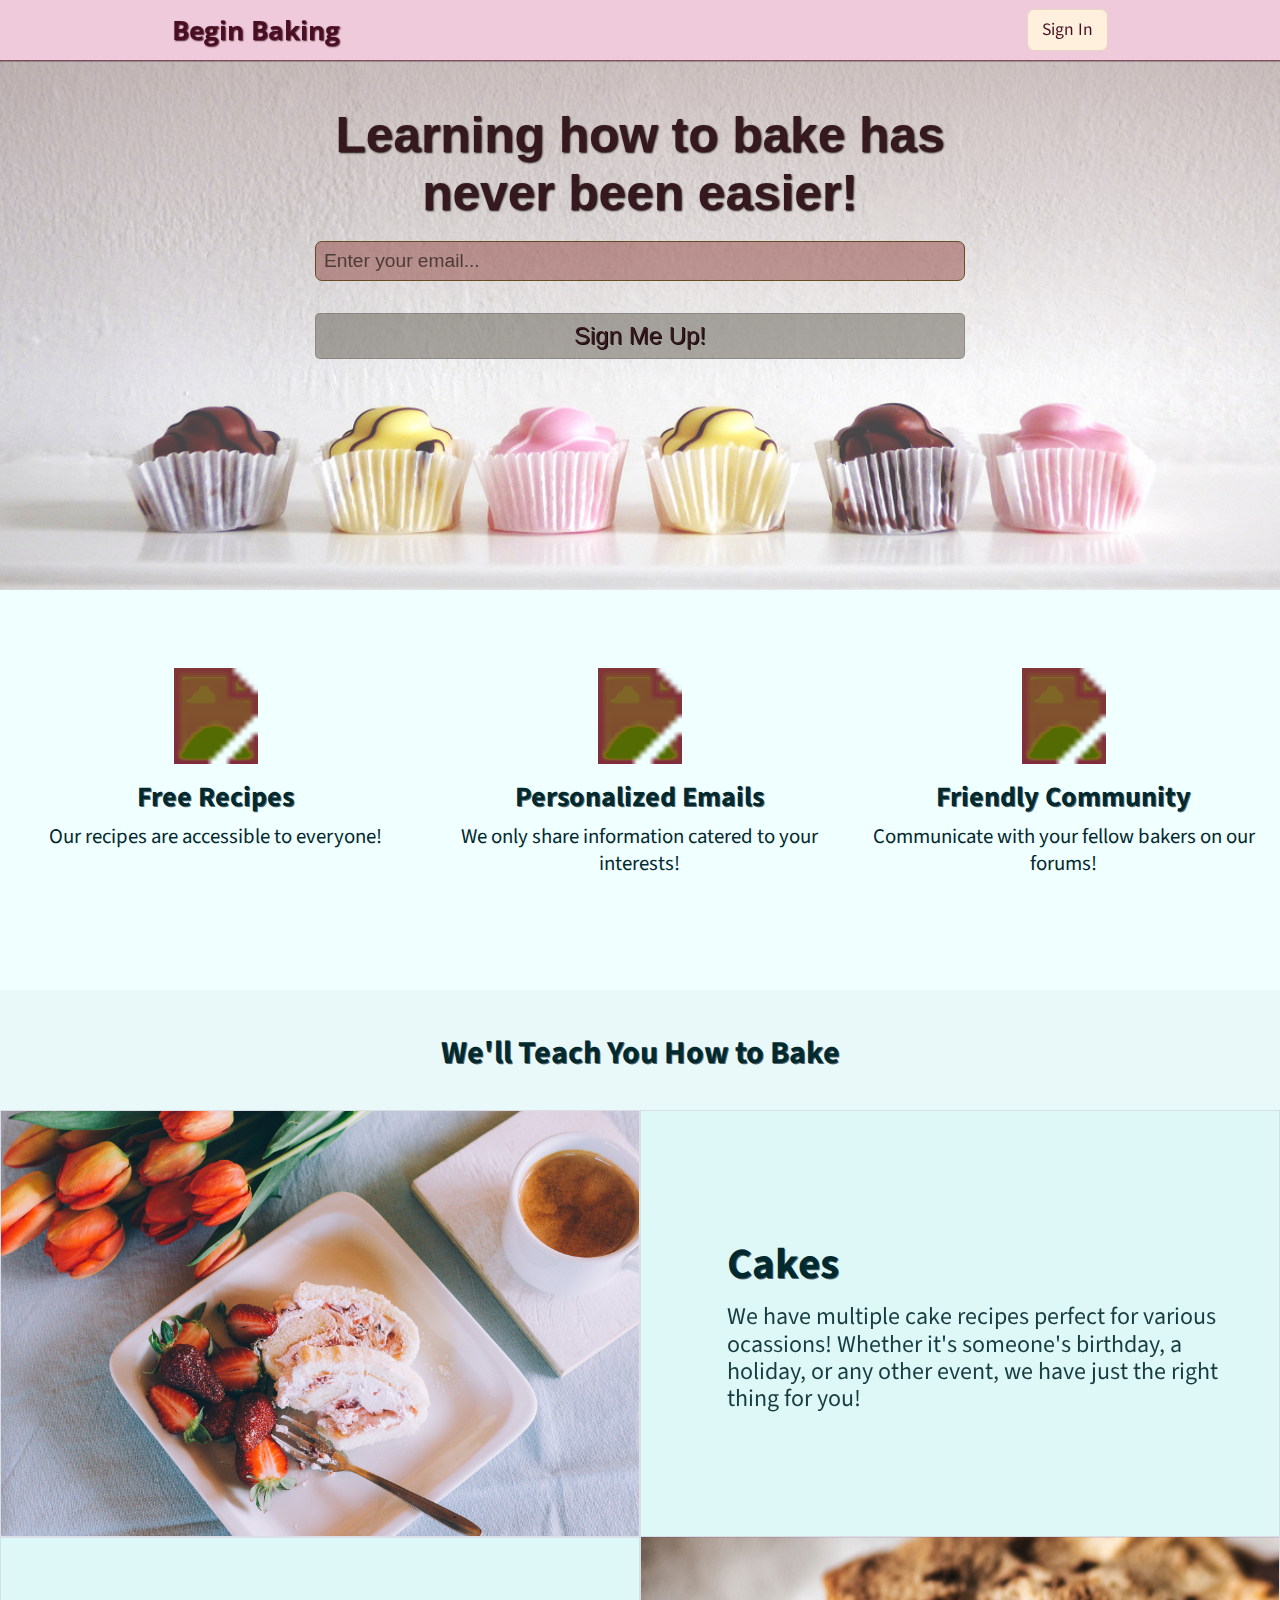
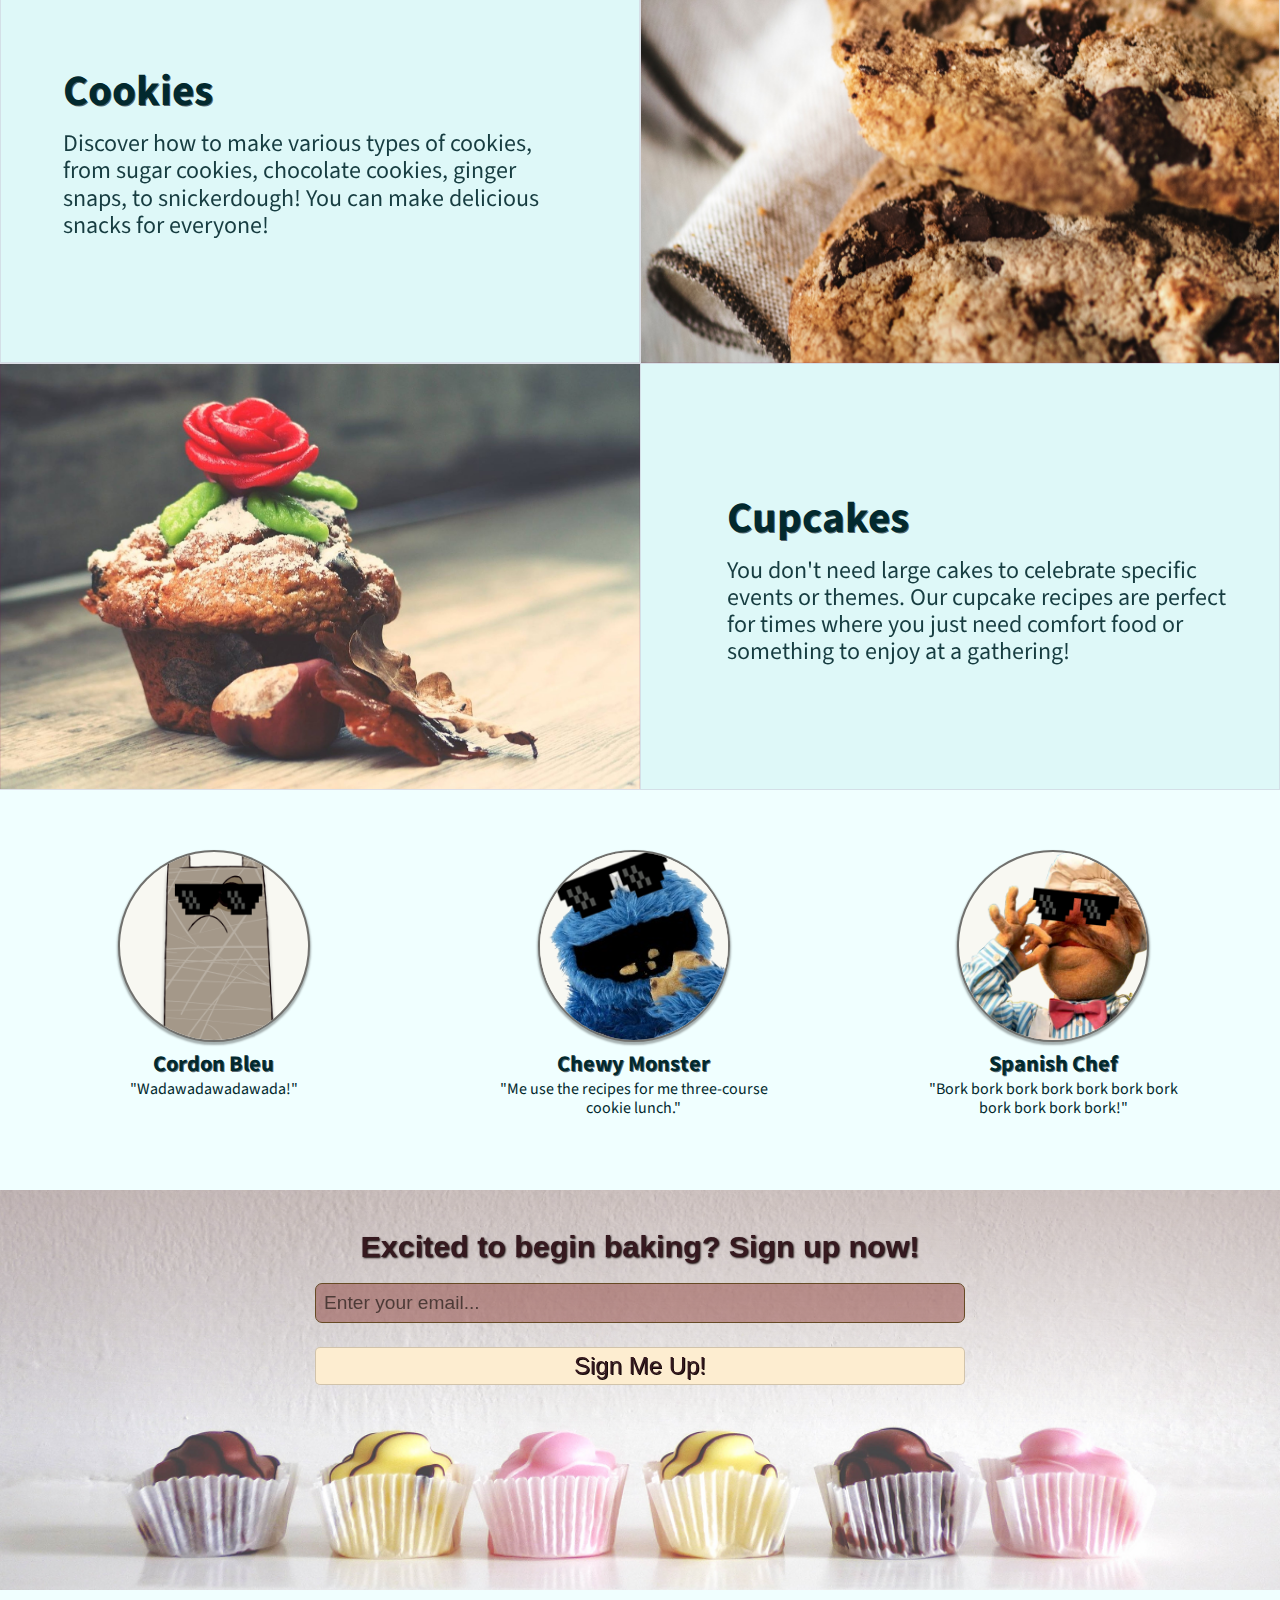
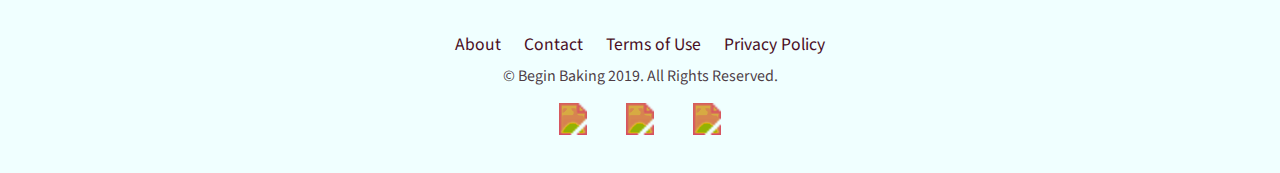
==== main/html/index.html @ f9d2e960 "Add files via upload" ====
<!DOCTYPE html>
<html>
<head>
    <meta charset="utf-8">
    <meta name="viewport" content="width=device-width,initial-scale=1">
    <meta name="viewport" content="height=device-height,initial-scale=1">
    <meta http-equiv="X-UA-Compatible" content="IE=edge">
    <meta name="viewport" content="width=device-width, initial-scale=1.0, user-scalable, maximum-scale=2.0, minimum-scale=1.0">
    <title>Beginner Baking</title>
    <link rel="stylesheet" type="text/css" href="../../shared/css/shared.css">
    <link rel="stylesheet" type="text/css" href="../css/main.css">
    <link rel="stylesheet" type="text/css" href="../css/main-bp.css">
</head>
<body>
    <header class="main-header">
        <nav class="main-nav">
            <h1 id="nav__title">Begin Baking</h1>
            <div class="nav__margin"></div>
            <ul class="nav__items">
                <li class="nav__item">Sign In</li>
            </ul>
        </nav>

    </header>
    <main class="main-content">
        <div class="berry-container">

            <div class="berry__content">
                    <div class="berry__space">

                    </div>

                    <div class="berry__form-container">
                            <div class="berry__text">
                                    <h1 id="first-signup">Learning how to bake has never been easier!</h1>
                                    <input class="berry__text-input" type="email" value="Enter your email..." onblur="fillField(this,'Enter your email...');" onfocus="clearField(this,'Enter your email...');"/>
                                    <input id="berry-submit" type="submit" value="Sign Me Up!">

                            </div>
                    </div>
            </div>
        </div>
        <div class="perks__container">
            <div class="perks__item">
            	<div class="perks__logo">
                   <div class="perks__logo-image">
                     <svg width="80" height="80">
                                <!-- <div>Icons made by <a href="https://www.freepik.com/" title="Freepik">Freepik</a> from <a href="https://www.flaticon.com/" title="Flaticon">www.flaticon.com</a> is licensed by <a href="http://creativecommons.org/licenses/by/3.0/" title="Creative Commons BY 3.0" target="_blank">CC 3.0 BY</a></div> -->
                        <image xlink:href="https://image.flaticon.com/icons/svg/45/45351.svg" src="../images/recipe.svg" width="90" height="90"/>
                     </svg>
                   </div>
            	</div>
            	<div class="perks__text">
                    <h1>Free Recipes</h1>
                    <p>Our recipes are accessible to everyone!</p>
            	</div>
            </div>
            <div class="perks__item">
            	<div class="perks__logo">
                    <div class="perks__logo-image">
                     <svg width="80" height="80">
                                <!-- <div>Icons made by <a href="https://www.freepik.com/" title="Freepik">Freepik</a> from <a href="https://www.flaticon.com/" title="Creative Commons BY 3.0" target="_blank">CC 3.0 BY</a></div> -->
                        <image xlink:href="https://image.flaticon.com/icons/svg/561/561127.svg" src="../images/mail-2.svg" width="90" height="90"/>
                     </svg>
                   </div>
            	</div>
            	<div class="perks__text">
                    <h1>Personalized Emails</h1>
                    <p>We only share information catered to your interests!</p>
            	</div>
            </div>
            <div class="perks__item">
            	<div class="perks__logo">
                   <div class="perks__logo-image">
                      <svg width="80" height="80">
                        <!-- <div>Icons made by <a href="https://www.freepik.com/" title="Freepik">Freepik</a> from <a href="https://www.flaticon.com/" title="Flaticon">www.flaticon.com</a> is licensed by <a href="http://creativecommons.org/licenses/by/3.0/" title="Creative Commons BY 3.0" target="_blank">CC 3.0 BY</a></div> -->
                        <image xlink:href="https://image.flaticon.com/icons/svg/25/25360.svg" src="../images/community.svg" width="90" height="90"/>
                       </svg>
                   </div>
            	</div>
            	<div class="perks__text">
                    <h1>Friendly Community</h1>
                    <p>Communicate with your fellow bakers on our forums!</p>
            	</div>
            </div>
        </div>
        <div class="samples__title-container">
                <h1 id="samples__title">We'll Teach You How to Bake</h1>
        </div>

        <div class="samples__container">
             <div class="sample" id="sample-1">

             </div>
             <div class="sample" id="sample-2">
                <div class="sample__text">  
                  <h1>Cakes</h1>
                  <p>We have multiple cake recipes perfect for various ocassions! Whether it's someone's birthday, a holiday, or any other event, we have just the right thing for you!</p>
                </div>
             </div>
              <div class="sample" id="sample-3">

              </div>
              <div class="sample" id="sample-4">
                <div class="sample__text">  
                  <h1>Cookies</h1>
                  <p>Discover how to make various types of cookies, from sugar cookies, chocolate cookies, ginger snaps, to snickerdough! You can make delicious snacks for everyone!</p>
                </div>
              </div>
              <div class="sample" id="sample-5">

              </div>
              <div class="sample" id="sample-6">
                <div class="sample__text">  
                  <h1>Cupcakes</h1>
                  <p>You don't need large cakes to celebrate specific events or themes. Our cupcake recipes are perfect for times where you just need comfort food or something to enjoy at a gathering!</p>
                </div>
              </div>
           </div>

        <div class="testimonial__container">
            <div class="testimonial__item">
            	<div class="testimonial__logo">
                   <div class="testimonial__logo-image">
                     <img src="../images/shnitzel-shades.png" alt="shnitzel" height="7rem" width="7rem">
                   </div>
            	</div>
            	<div class="testimonial__text">
                    <h1>Cordon Bleu</h1>
                    <p>"Wadawadawadawada!"</p>
            	</div>
            </div>
            <div class="testimonial__item">
            	<div class="testimonial__logo">
                    <div class="testimonial__logo-image">
                      <img src="../images/cookie-monster-2-shades.png" alt="cookie-monster">
                   </div>
            	</div>
            	<div class="testimonial__text">
                    <h1>Chewy Monster</h1>
                    <p>"Me use the recipes for me three-course cookie lunch."</p>
            	</div>
            </div>
            <div class="testimonial__item">
            	<div class="testimonial__logo">
                   <div class="testimonial__logo-image">
                      <img src="../images/swedish-chef-shades.png" alt="swedish-chef">
                   </div>
            	</div>
            	<div class="testimonial__text">
                    <h1>Spanish Chef</h1>
                    <p>"Bork bork bork bork bork bork bork bork bork bork bork!"</p>
            	</div>
            </div>
        </div>
    
        <div class="berry-container second-signup">

                <div class="berry__content">
                        <div class="berry__space">
    
                        </div>
    
                        <div class="berry__form-container" >
                                <div class="berry__text">
                                        <h1 id="second-signup">Excited to begin baking? Sign up now!</h1>
                                        <input class="berry__text-input" type="email" value="Enter your email..." onblur="fillField(this,'Enter your email...');" onfocus="clearField(this,'Enter your email...');"/>
                                        <input id="berry-submit" type="submit" value="Sign Me Up!">
    
                                </div>
                        </div>
                </div>

    </main>

    <footer class="main__footer">
        <div class="footer__text">
                <ul class="footer__links">
                        <li class="footer__link"><a href="#">About</a></li>
                        <li class="footer__link"><a href="#">Contact</a></li>
                        <li class="footer__link"><a href="#">Terms of Use</a></li>
                        <li class="footer__link"><a href="#">Privacy Policy</a></li>
                </ul>
                <p class="footer__copyright">© Begin Baking 2019. All Rights Reserved.</p>
        </div>
        <div class="footer__logos-container ">
                <ul class="footer__logos">
                               <!-- <div>Icons made by <a href="https://www.flaticon.com/authors/simpleicon" title="SimpleIcon">SimpleIcon</a> from <a href="https://www.flaticon.com/" title="Flaticon">www.flaticon.com</a> is licensed by <a href="http://creativecommons.org/licenses/by/3.0/" title="Creative Commons BY 3.0" target="_blank">CC 3.0 BY</a></div> -->
                        <li class="footer__logo">
                             <svg width="80" height="80">
                                <image xlink:href="https://image.flaticon.com/icons/svg/33/33702.svg" src="../images/facebook-logo.svg" width="90" height="90"/>
                             </svg>  
                        </li>
                        <li class="footer__logo">
                                <!-- <div>Icons made by <a href="https://www.flaticon.com/authors/elegant-themes" title="Elegant Themes">Elegant Themes</a> from <a href="https://www.flaticon.com/" title="Flaticon">www.flaticon.com</a> is licensed by <a href="http://creativecommons.org/licenses/by/3.0/" title="Creative Commons BY 3.0" target="_blank">CC 3.0 BY</a></div> -->
                             <svg width="80" height="80">
                                <image xlink:href="https://image.flaticon.com/icons/svg/9/9148.svg" src="../images/twitter-logo.svg" width="90" height="90"/>
                             </svg>  
                        </li>
                        <li class="footer__logo"> 
                                <!-- <div>Icons made by <a href="https://www.freepik.com/" title="Freepik">Freepik</a> from <a href="https://www.flaticon.com/" title="Flaticon">www.flaticon.com</a> is licensed by <a href="http://creativecommons.org/licenses/by/3.0/" title="Creative Commons BY 3.0" target="_blank">CC 3.0 BY</a></div> -->
                              <svg width="80" height="80">
                                <image xlink:href="https://image.flaticon.com/icons/svg/1077/1077093.svg" src="../images/instagram-logo.svg" width="90" height="90"/>
                             </svg>  
                        </li>
                </ul>
        </div>
    </footer> 



<script type="text/javascript" src="../../shared/js/shared.js"></script>
<script type="text/javascript" src="../js/main.js"></script>
</body>
</html>
---- shared/css/shared.css ----
@import url('https://fonts.googleapis.com/css?family=Open+Sans|Source+Sans+Pro');

* {
    box-sizing: border-box;
}

html {
    width: 100%;
    margin: 0;
    min-height: 200rem;
    padding: 0;
}

body {
    margin: 0;
    font-family: 'Source Sans Pro', sans-serif;
    width: 100%;
    height: 200rem;
    min-height: 100%;
    padding: 0;
}

main {
    
    background-color: azure;
    width: 100%;
    margin: 0;
    padding: 0;
    padding-top: 3.75rem;
}

button {
    outline: none;
}

.main-header{
    z-index: 10;
    margin: 0;
    position: fixed;
    width: 100%;
    height: 3.75rem;
    background-color: rgb(238, 202, 219);
    color: #490e24;
    -webkit-box-shadow: 0px 1.5px 0px 0px rgba(73,14,36,0.6);
    box-shadow: 0px 1.5px 0px 0px rgba(73,14,36,0.6);

}

.main-nav {
    position: absolute;
    height: 100%;
    width: 100%;
    display: flex;
    flex-direction: row;
    justify-content: space-around;
    align-items: center;
}

#nav__title {
    display: inline;
    font-family: 'Open Sans', sans-serif;
    font-size: 1.65rem;
    text-shadow: 1px 1px 1.5px #3a0710e6;

}

.nav__items {
    display: inline;
    font-size: 1.1rem;
    padding: 0;
}

.nav__item {
    display: inline;
    /* background-color: rgba(219, 244, 251, 0.9); */
    background-color: rgb(255, 240, 222);
    padding: 0.45rem 0.9rem;
    border-radius: 7.5px;
    cursor: pointer;
    border: 1px solid #3a07101e;
}

.nav__item:hover {
    background-color: rgb(245, 231, 215);
    color: #2f0817f6;
    border: 2px solid #2f08178c;
}

.main__footer {
    display: flex;
    flex-wrap: wrap;
    width: 100%;
    min-height: 3.75rem;
    background-color: azure;
    padding-top: 2rem;
    padding-bottom: 2rem;
}

.footer__text {
    display: inline-block;
    padding: 0;
    text-align: center;
    margin: 0 auto;
    min-width: 50%;
    width: 100%;
}

.footer__links {
    display: inline-block;
    font-size: 1.1rem;
    padding: 0;
    text-align: center;
    margin: 0 auto;
    min-width: 50%;
    width: 100%;
}

.footer__link {
    display: inline;
    text-decoration: none;
    padding: 1rem 0.6rem;
    cursor: pointer;
}

.footer__link a {
    text-decoration: none;
    color: #490e24;
}

.footer__text p {
    text-align: center;
    margin-top: 0.5rem;
    color: #220711cc;
}

.footer__logos-container {
    order: 1;
    min-width: 50%;
    width: 100%;
    text-align: center;
}

.footer__logos {
    display: inline-block;
    text-decoration: none;
    text-align: center;
    max-width: 20rem;
    width: 100%;
    margin: 0 auto;
    padding-inline-start: 0px;
}

.footer__logo  {
    display: inline;
    text-align: center;
    text-decoration: none;
    margin: 0 5%;
}

.footer__logo svg {
    width: 2rem;
    height: 2rem;
    filter: invert(7%) sepia(63%) saturate(2819%) hue-rotate(317deg) brightness(85%) contrast(98%);
}

.footer__logo svg:hover {
    width: 2rem;
    height: 2rem;
    filter: invert(7%) sepia(63%) saturate(2819%) hue-rotate(317deg) brightness(40%) contrast(98%);
}

.footer__logo image {
    width: 2rem;
    height: 2rem;
}
---- main/css/main.css ----
main {
    min-height: 100%;
}

ul {
    -webkit-padding-start: 0;
}

.berry-container {
    order: 0;
    position: relative;
    min-height: 33.13rem;
    width: 100%;
    background: url(../images/bg-9-small.png);
    background-size: cover;
    background-repeat: no-repeat;
    background-position: 60% 70%;
}

.berry__content {
    display: flex;
    flex-wrap: wrap;
    position: absolute;
    /* background: rgba(190, 199, 187, 0.5); */
    filter: brightness(0.9) sepia(50%);
    width: 100%;
    height: 100%;
}

.berry__space {
    order: 1;
    width: 100%;
    height: 40%;
}

.berry__form-container {
    order: 0;
    width: 100%;
    height: 60%;
    vertical-align: middle;
    /* filter: brightness(0.1); */
    /* background: linear-gradient(to right, rgba(53, 53, 53, 0.5) 15%, transparent); */
    font-family: 'Helvetica', sans-serif;
    color: #490e24;
    background: linear-gradient(to bottom, rgba(170, 140, 168, 0.5), transparent);
}

.berry__text {
    position: absolute;
    text-align: left;
    vertical-align: middle;
    display: flex;
    flex-direction: column;
    flex-wrap: wrap;
    justify-content: center;
    align-items: center;
    top: 5%;
    margin: 0 auto;
    left: 5%;
    right: 5%;
    text-shadow: 1px 1px 2px #190303;
}

.berry__text h1 {
    text-align: center;
    min-width: 15.875rem;
    max-width: 45.625rem;
}

.berry__text label {
    display: inline-block;
    text-align: left;
    font-size: 1.35rem;
    margin-bottom: 0.75rem;

}

.berry__text-input {
    display: block;
    text-align: left;
    min-width: 15.875rem;
    width: 85%;
    max-width: 40.625rem;
    padding-left: 0.5rem;
    height: 2.5rem;
    font-size: 1.2rem;
    color: rgb(85, 54, 63);
    border: 1.5px solid rgba(122, 73, 9, 0.603);
    border-radius: 7px;
}

.berry__text-input:valid {
    border: 1.5px solid green;
    background-color: rgba(0, 255, 0, 0.4);
}

.berry__text-input:invalid {
    border: 1.5px solid rgba(122, 73, 9, 1);
    background-color: rgba(200, 0, 0, 0.4);
}


.berry__text-input:focus {
    border: 2px solid rgba(122, 73, 9, 1);
}

input:focus {
    outline: none;
}

input[type="text"], textarea {

    background-color: rgba(240, 146, 240, 0.609);

}

#berry-submit {
    display: block;
    text-align: center;
    padding: 0.5rem;
    margin-top: 2rem;
    min-width: 15.875rem;
    width: 85%;
    max-width: 40.625rem;
    font-size: 1.5rem;
    border: rgba(66, 64, 53, 0.239) solid 1.5px;
    border-radius: 5px;
    color: #490e24;
    text-shadow: 1px 1px #190303;
    font-family: 'Helvetica', sans-serif;
    cursor: pointer;
}

#berry-submit.deny{
    background-color: rgba(90, 90, 90, 0.5);
    cursor: not-allowed;
}

input[type="text"], textarea {

    background-color : rgba(240, 146, 240, 0.609);

}


.perks__container {
    position: static;
    order: 1;
    display: flex;
    flex-wrap: wrap;
    width: 100%;
    min-height: 25rem;
    height: 57rem;
    /* border: 1px solid black; */
    text-align: center;
    vertical-align: middle;
    padding: 5rem 0;
}

.perks__item {
    min-width: 33%;
    width: 100%;
    height: 33.33%;
    margin: 0 1rem;
    /* border: 1px solid black; */
}

.perks__item h1, .perks__item p {
    margin: 0;
    
    color: #02292e;
}

.perks__item h1 {
    font-size: 1.75rem;
    /* line-height: 1.8rem; */
    text-shadow: 1px 1px 0px rgba(4, 15, 23, 0.623);
}

.perks__item p {
    margin-top: 0.4rem;
    font-size: 1.3rem;
    line-height: 1.7rem;
}

.perks__logo {
    display: inline-block;
    /* height: 60%; */
    min-height: 7.3rem;
    /* border: 1px solid black; */
}

.perks__logo svg {
    width: 7rem;
    height: 7rem;
    vertical-align: bottom;
    text-align: center;
    filter: invert(8%) sepia(48%) saturate(3937%) hue-rotate(319deg) brightness(50%) contrast(97%);
    
}

.perks__logo image {
    text-align: center;
    -webkit-transform: translate(0.5rem, 0.5rem);
    transform: translate(0.5rem, 0.5rem);
    width: 6rem;
    height: 6rem;
    transition: width, height 0.15s;
}

.perks__logo image:hover {
    -webkit-transform: translate(0rem, 0rem);
    transform: translate(0rem, 0rem);
    width: 7rem;
    height: 7rem;
    transition: width, height 0.15s;
}

.perks__logo image:not(:hover) {
    width: 6rem;
    height: 6rem;
    transition: width, height 0.15s;
}

.perks__text {
    width: 40%;
    min-width: 15rem;
    height: 50%;
    margin: 0rem auto;
    vertical-align: middle;
}

.samples__container {
    min-height: 30rem;
    height: 140rem;
    width: 100%;
    display: flex;
    flex-direction: row;
    flex-wrap: wrap;
    align-items: center;
    justify-content: center;
    background-color: rgb(230, 245, 245, 0.9);
}

.samples__item {
    position: relative;
    min-width: 50%;
    width: 100%;
    max-height: 33.33%;
    height: 16.5%;
}

.sample {
    border: 1.2px solid rgba(124, 10, 86, 0.1);
    display: flex;
    align-items: center;
    height: 16.5%;
    width: 100%;
    vertical-align: middle;
    text-align: center;
    background-color: rgba(221, 248, 248, 0.9);
}

.samples__title-container {
    display: inline-block;
    width: 100%;
    vertical-align: middle;
    text-align: center;
    margin: 0 auto;
    padding: 2.5rem 0;
    padding-bottom: 1rem;
    background-color: rgb(232, 247, 247, 0.9);
    /* background-color: rgb(240,255,255); */
}

#samples__title {
    display: inline-block;
    vertical-align: middle;
    height: 2em;
    margin: 0 auto;
    text-align: center;
    left: 5%;
    right: 5%;
    color: #02292e;
    text-shadow: 1px 1px 0px rgba(4, 15, 23, 0.624);
}

#sample-1 {
    width: 100%;
    background: url(../images/bg-2.jpg);
    background-size: cover;
    background-repeat: no-repeat;
    background-position: 40% 50%;
}

#sample-3 {
    width: 100%;
    background: url(../images/cookies.jpg);
    background-size: cover;
    background-repeat: no-repeat;
    background-position: 100% 50%;
}

#sample-5 {
    width: 100%;
    background: url(../images/bg-6.jpg);
    background-size: cover;
    background-repeat: no-repeat;
    background-position: 30% 50%;
}

.sample__text {
    
    text-align: center;
    vertical-align: middle;
    width: 100%;
    max-width: 25rem;
    min-width: 15rem;
    margin: 0 auto;
    
    color: #02292e;
}

.sample__text h1, .sample__text p {
    display: block;
    margin: 0;
}

.sample__text h1 {
    font-size: 2.7rem;
    text-shadow: 1px 1px 0px rgba(4, 15, 23, 0.623);
    }

.sample__text p {
    margin-top: 0.5rem;
    font-size: 1.5rem;
    line-height: 1.7rem;
    opacity: 0.9;
}


/* testimonials */
.testimonial__container {
    position: static;
    order: 1;
    display: flex;
    flex-wrap: wrap;
    width: 100%;
    min-height: 25rem;
    height: 57rem;
    /* border: 1px solid black; */
    text-align: center;
    vertical-align: middle;
    padding: 2rem 0;

}

.testimonial__item {
    min-width: 33%;
    width: 100%;
    height: 33.33%;
    margin: 0 1rem;
    /* border: 1px solid black; */
}

.testimonial__item h1, .testimonial__item p {
    margin: 0;
    color: #02292e;
}

.testimonial__item h1 {
    font-size: 1.4rem;
    /* line-height: 1.8rem; */
    text-shadow: 1px 1px 0px rgba(4, 15, 23, 0.623);
}

.testimonial__item p {
    margin-top: 0.4rem;
    font-size: 1rem;
    line-height: 1.2rem;
}

.testimonial__logo {
    display: inline-block;
    /* height: 60%; */
    min-height: 7.3rem;
    /* border: 1px solid black; */
}

.testimonial__logo-image {
    width: 12rem;
    height: 12rem;
    vertical-align: bottom;
    text-align: center;
    border: solid 2px rgba(0, 0, 0, 0.55);
    -webkit-box-shadow: 0px 2px 2px 1px rgba(0, 0, 0, 0.308); 
    box-shadow: 0px 2px 2px 1px rgba(0, 0, 0, 0.308);
    border-radius: 50%;
    background-color: #f8f8f2;
    overflow: hidden;
}

.testimonial__logo img {
    width: 12rem;
    height: 12rem;
    vertical-align: bottom;
    text-align: center;
    
}

.testimonial__logo image {
    text-align: center;
    -webkit-transform: translate(0.5rem, 0.5rem);
    transform: translate(0.5rem, 0.5rem);
    width: 6rem;
    height: 6rem;
    transition: width, height 0.15s;
}

.testimonial__logo image:hover {
    -webkit-transform: translate(0rem, 0rem);
    transform: translate(0rem, 0rem);
    width: 7rem;
    height: 7rem;
    transition: width, height 0.15s;
}

.testimonial__logo image:not(:hover) {
    width: 6rem;
    height: 6rem;
    transition: width, height 0.15s;
}

.testimonial__text {
    width: 40%;
    min-width: 15rem;
    height: 50%;
    margin: 0rem auto;
    vertical-align: middle;
}

.berry-container.second-signup {
    
    min-height: 25rem;
    background-size: cover;
    background-repeat: no-repeat;
    background-position: 60% 50%;
}

#second-signup {
    font-size: 1.61rem;
}
---- main/css/main-bp.css ----
@media screen and (min-width: 650px) {

	#first-signup{
		font-size: 3.1rem;
	}
	#second-signup{
		font-size: 1.9rem;

	}
	.berry__text h1 {
		margin: 1.2rem 0;
	}
	
	.perks__container{
		align-items: center;
		min-width: 40.125rem;
		padding: 0 0.25rem;
		max-height: 20rem;
		max-width: 80rem;
		margin: 0 auto;
	}
	.perks__item {
		width: 33.333%;
		margin: 0;
		height: 65%;
		vertical-align: middle;
	}
	.perks__logo {

	}
	.perks__text {
		width: 100%;
		min-width: 0;
		padding: 0 0.5rem;
	}

	.testimonial__container{
		align-items: center;
		min-width: 40.125rem;
		padding: 0 0.25rem;
		max-height: 20rem;
		max-width: 80rem;
		margin: 0 auto;
	}

	.testimonial__item {
		width: 33%;
		margin: 0;
		height: 70%;
	}

	.testimonial__text {
		width: 100%; 
		min-width: 12rem; 
		max-width: 18rem;
	}
	.testimonial__text h1 {
		width: 100%; 
		margin: 0 auto;
	}
	.testimonial__text p {
		width: 100%; 
		min-width: 12rem; 
		max-width: 18rem; 
		display: block; 
		margin: 0 auto; 
		padding: 0 0.5rem;
	}

	

	.berry-container.second-signup {
		background-position: 60% 73.5%;
	}

	.second-signup #berry-submit {
		padding: 0.25rem;
		margin-top: 1.5rem;
	}

	@media screen and (min-width: 750px) {
		.samples__container {
			height: 80rem;
			
			margin: 0 auto;
		}
	
		.sample {
			height: 33.33%;
			width: 50%;
			margin: 0;
			/*max-width: 40rem;*/
		}
	
		.sample__text{
			max-width: 40rem;
			padding: 0 0.9rem;
		}
	
		#sample-1, #sample-3, #sample-5 {
			width: 50%;
		}
	
		#sample-1 {order: 0;}
		#sample-2 {order: 1;}
		#sample-3 {order: 3;}
		#sample-4 {order: 2;}
		#sample-5 {order: 4;}
		#sample-6 {order: 5;}
	
		#sample-2 h1, #sample-2 p {
			text-align: left;
			padding-left: 4.5rem;
		}
	
		#sample-6 h1, #sample-6 p {
			text-align: left;
			padding-left: 4.5rem;
			padding-right: 2rem;
		}
	
		#sample-4 h1, #sample-4 p {
			text-align: left;
			padding-right: 3.5rem;
			padding-left: 3rem;
		}
		
		#sample-2 p, #sample-6 p{
			text-align: left;
			padding-right: 2rem;
		}
	
		#sample-4 p {
			text-align: left;
			
		}
	}
}
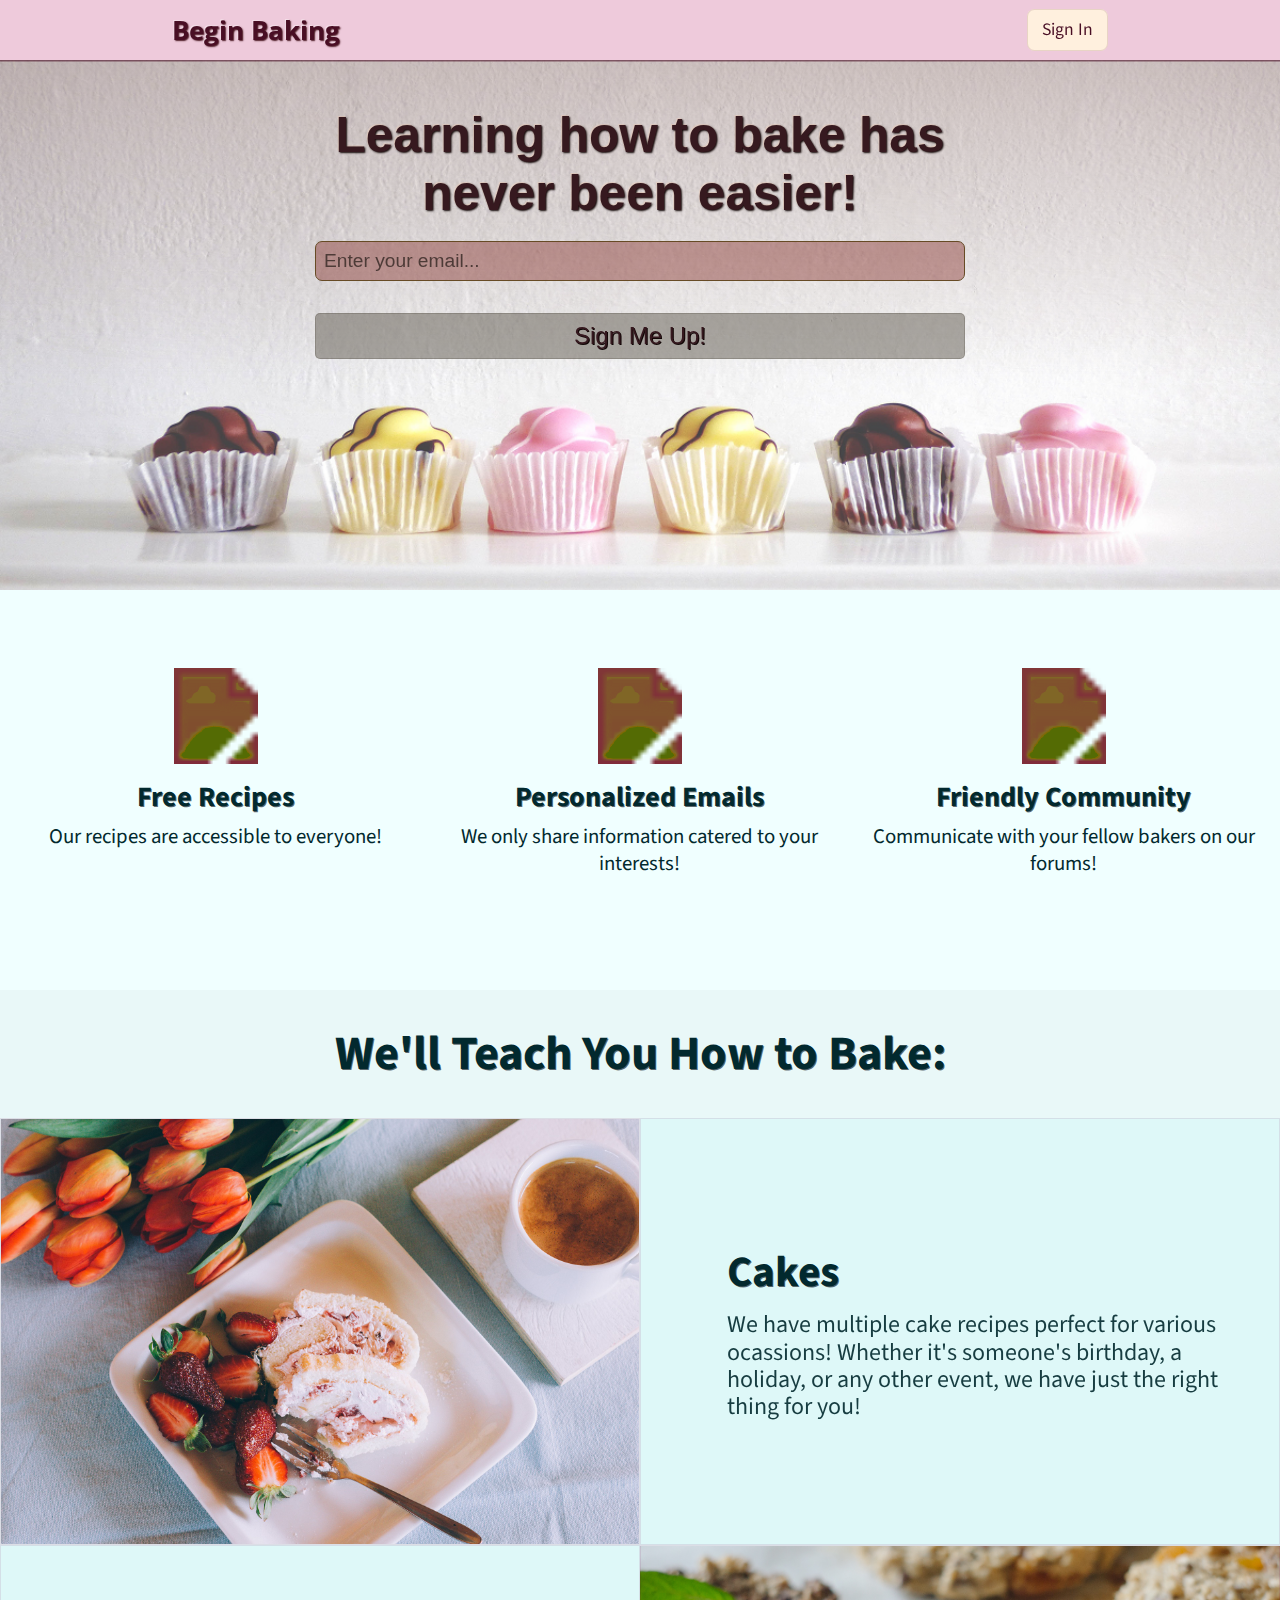
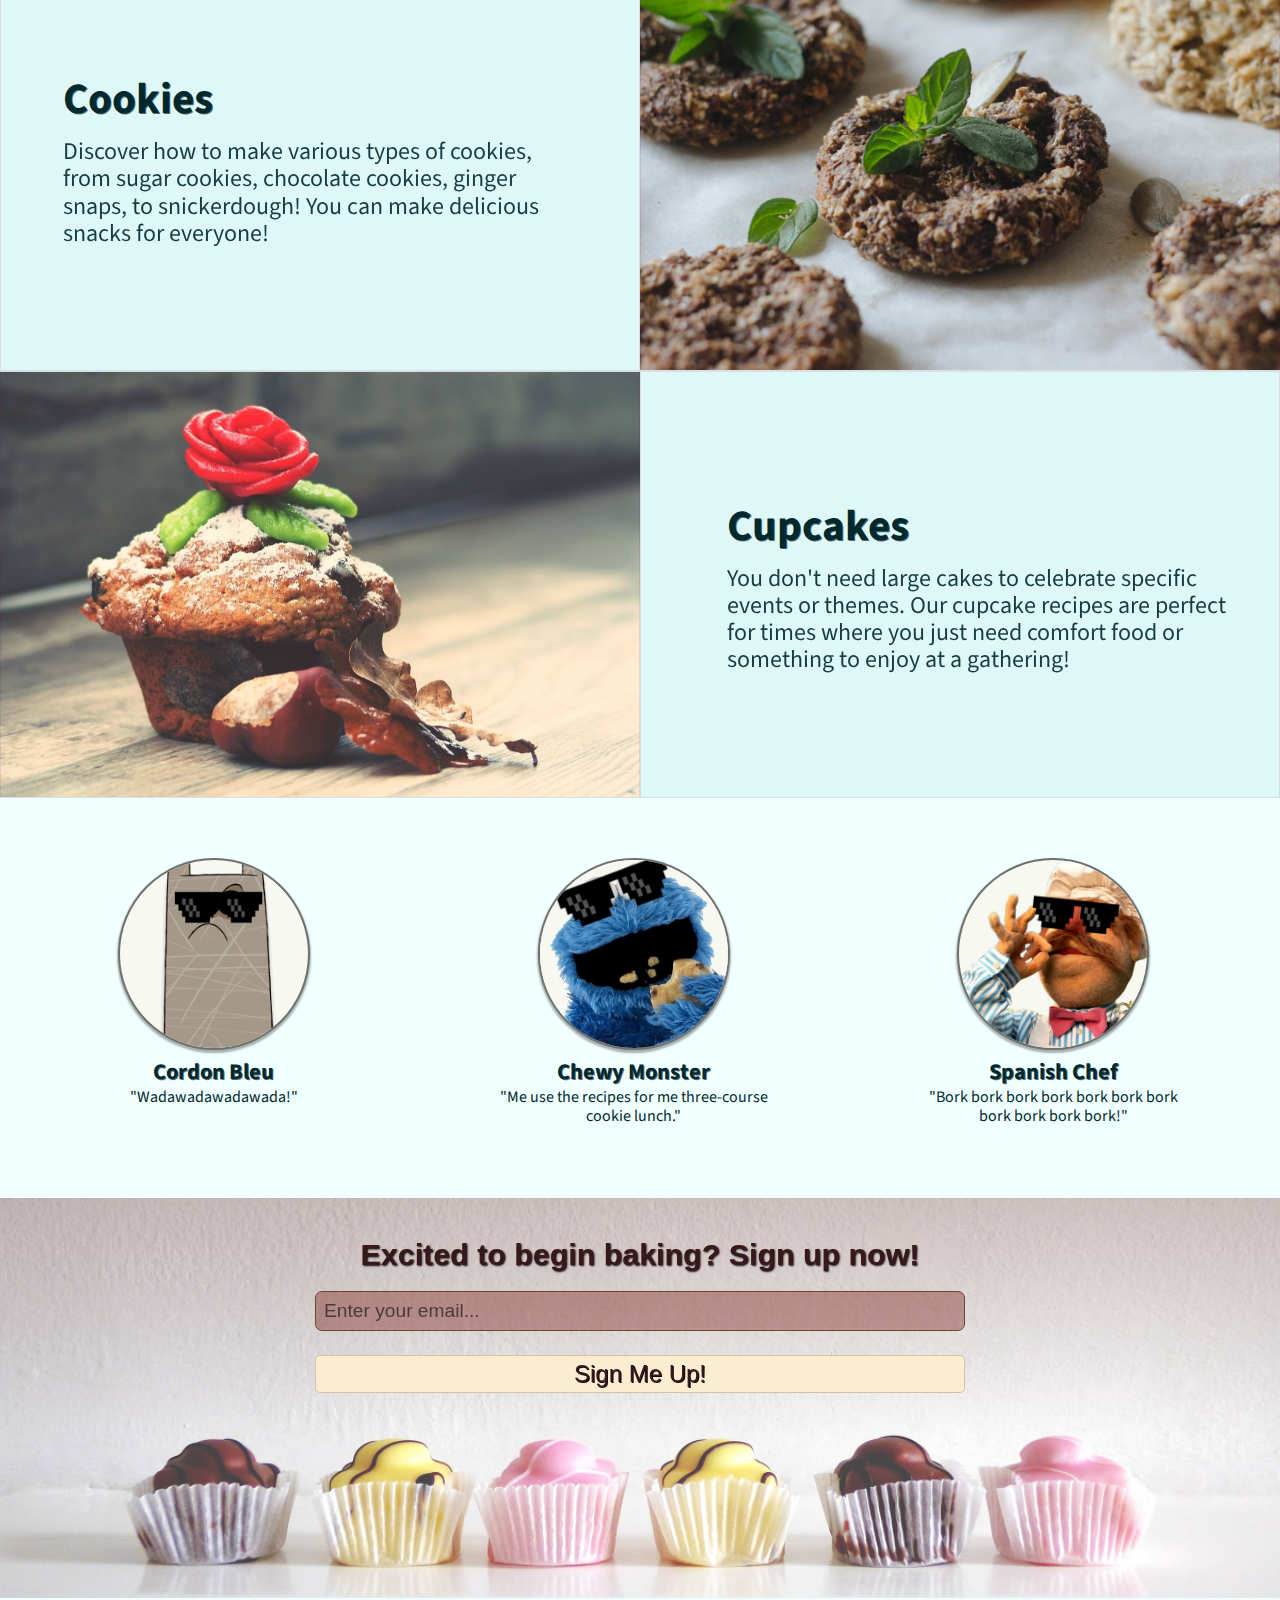
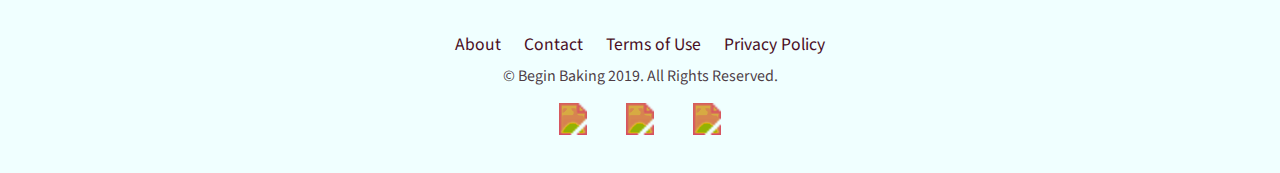
==== commit c47ae962: "finalized version 	gotten rid of small text misalignment" ====
--- a/main/html/index.html
+++ b/main/html/index.html
@@ -85,7 +85,7 @@
             </div>
         </div>
         <div class="samples__title-container">
-                <h1 id="samples__title">We'll Teach You How to Bake</h1>
+                <h1 id="samples__title">We'll Teach You How to Bake:</h1>
         </div>
 
         <div class="samples__container">
--- a/shared/css/shared.css
+++ b/shared/css/shared.css
@@ -60,7 +60,7 @@
     display: inline;
     font-family: 'Open Sans', sans-serif;
     font-size: 1.65rem;
-    text-shadow: 1px 1px 1.5px #3a0710e6;
+    text-shadow: 1px 1px 1.5px #3a0710e6, -1px -1px 0px rgba(255, 255, 255, 0.4);
 
 }
 
@@ -127,6 +127,10 @@
     color: #490e24;
 }
 
+.footer__link a:hover {
+    opacity: 0.8;
+}
+
 .footer__text p {
     text-align: center;
     margin-top: 0.5rem;
--- a/main/css/main.css
+++ b/main/css/main.css
@@ -58,7 +58,7 @@
     margin: 0 auto;
     left: 5%;
     right: 5%;
-    text-shadow: 1px 1px 2px #190303;
+    text-shadow: 1px 1px 2px #190303, -1px -1px rgba(255, 200, 200, 0.4);
 }
 
 .berry__text h1 {
@@ -268,7 +268,6 @@
     text-align: center;
     margin: 0 auto;
     padding: 2.5rem 0;
-    padding-bottom: 1rem;
     background-color: rgb(232, 247, 247, 0.9);
     /* background-color: rgb(240,255,255); */
 }
@@ -276,11 +275,10 @@
 #samples__title {
     display: inline-block;
     vertical-align: middle;
-    height: 2em;
+    line-height: 100%;
     margin: 0 auto;
-    text-align: center;
-    left: 5%;
-    right: 5%;
+    font-size: 2rem;
+    text-align: center;
     color: #02292e;
     text-shadow: 1px 1px 0px rgba(4, 15, 23, 0.624);
 }
@@ -295,10 +293,10 @@
 
 #sample-3 {
     width: 100%;
-    background: url(../images/cookies.jpg);
+    background: url(../images/cute-cookie.png);
     background-size: cover;
     background-repeat: no-repeat;
-    background-position: 100% 50%;
+    background-position: 51% 50%;
 }
 
 #sample-5 {
--- a/main/css/main-bp.css
+++ b/main/css/main-bp.css
@@ -84,7 +84,10 @@
 			
 			margin: 0 auto;
 		}
-	
+
+		#samples__title {
+			font-size: 3rem;
+		}	
 		.sample {
 			height: 33.33%;
 			width: 50%;
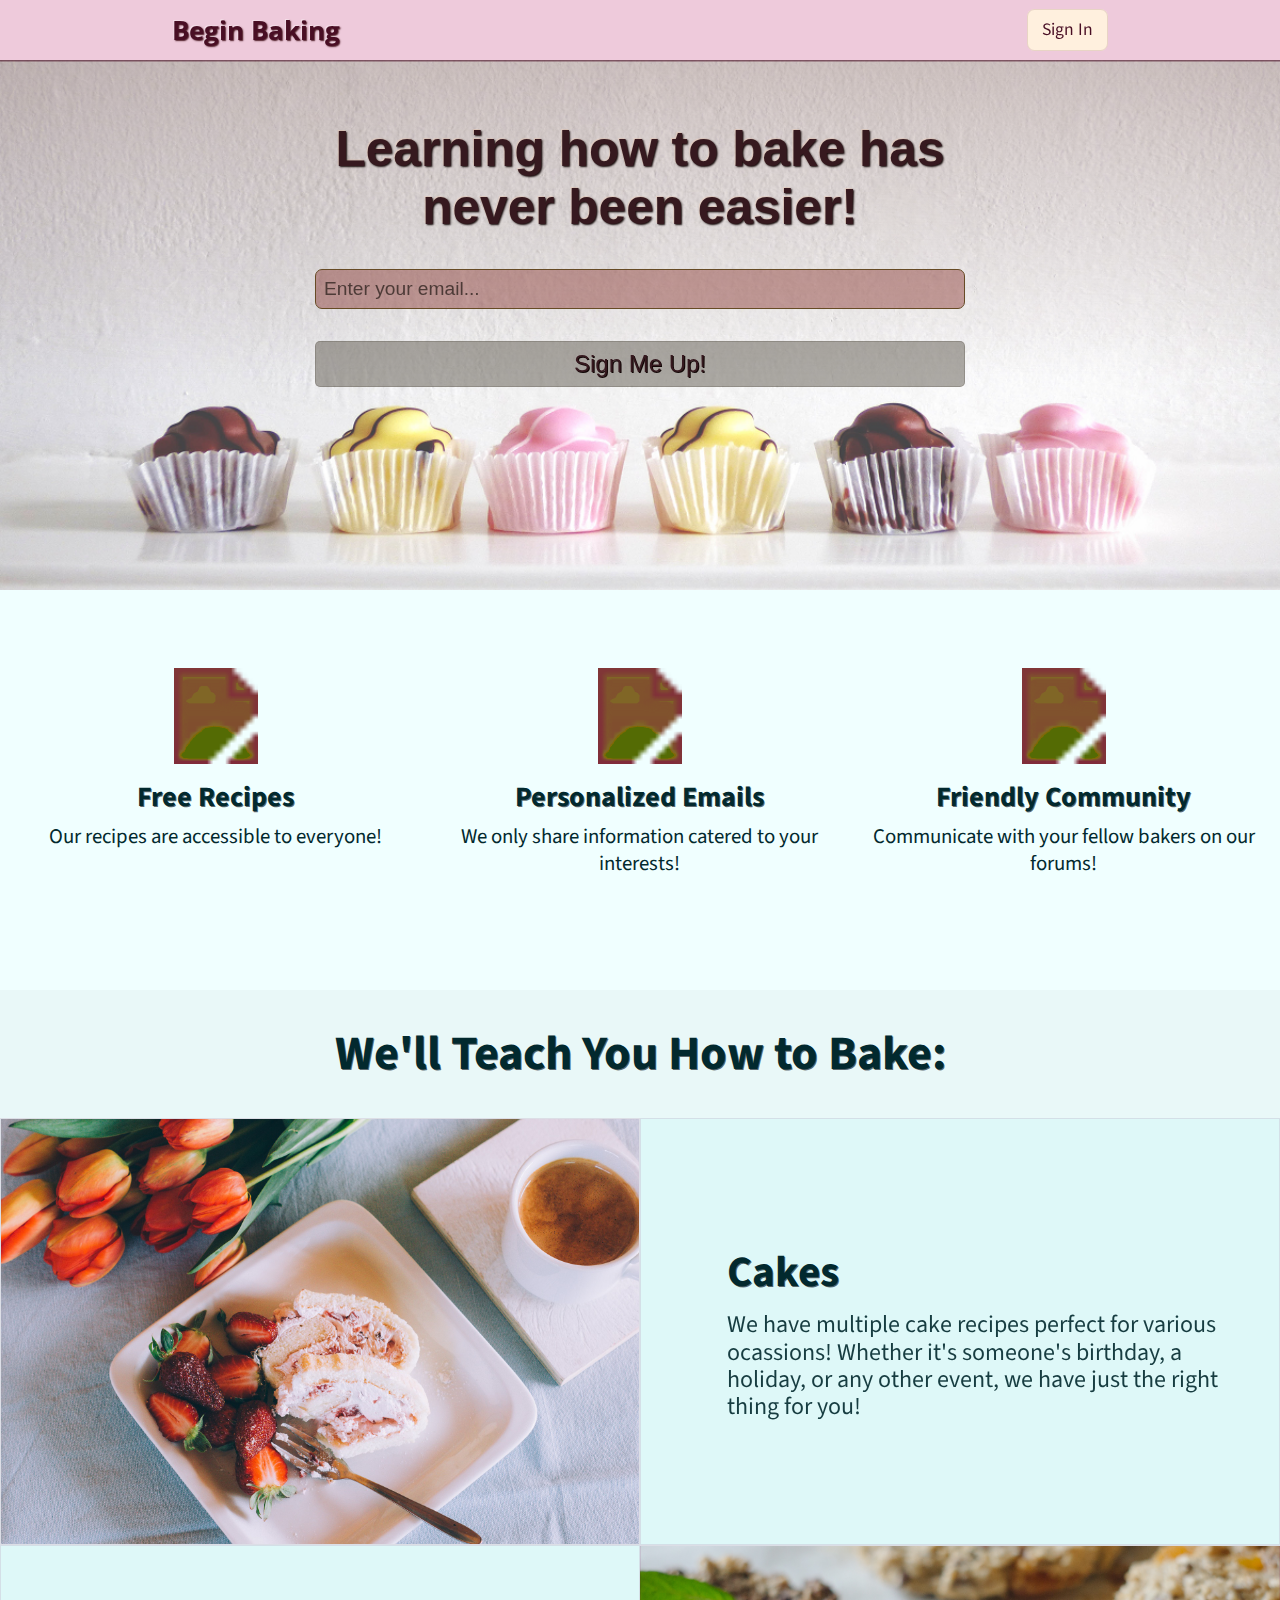
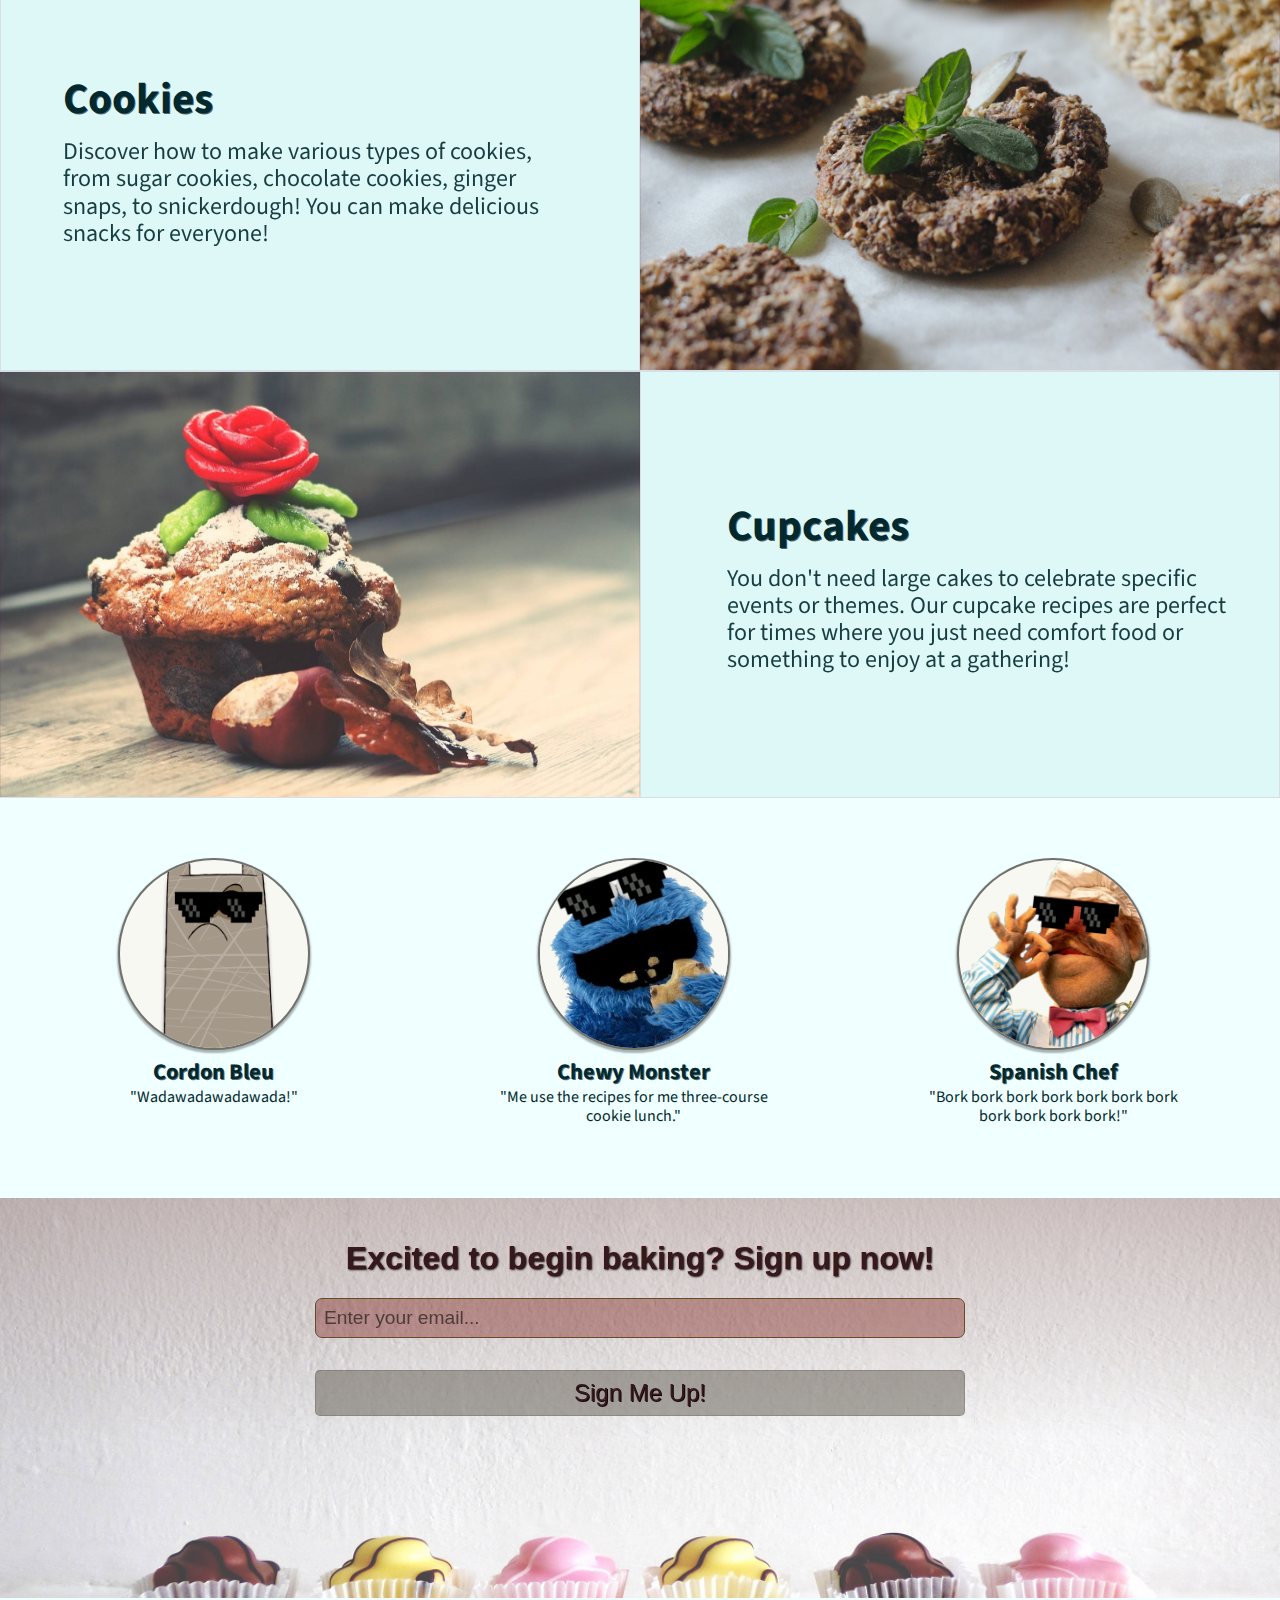
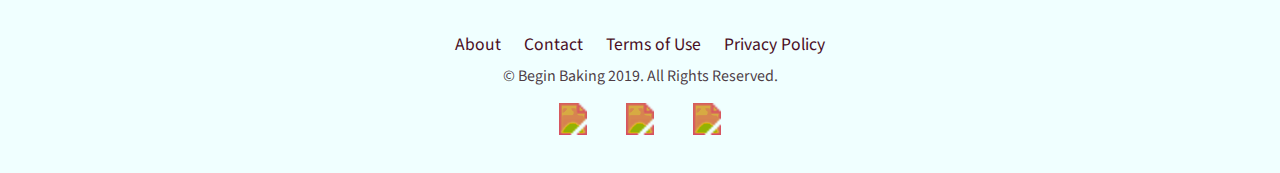
==== commit c6fe637c: "improvement for JS syntax cleaner code" ====
--- a/main/html/index.html
+++ b/main/html/index.html
@@ -23,18 +23,18 @@
 
     </header>
     <main class="main-content">
-        <div class="berry-container">
-
-            <div class="berry__content">
-                    <div class="berry__space">
+        <div class="signup-container">
+
+            <div class="signup__content">
+                    <div class="signup__space">
 
                     </div>
 
-                    <div class="berry__form-container">
-                            <div class="berry__text">
+                    <div class="signup__form-container">
+                            <div class="signup__text">
                                     <h1 id="first-signup">Learning how to bake has never been easier!</h1>
-                                    <input class="berry__text-input" type="email" value="Enter your email..." onblur="fillField(this,'Enter your email...');" onfocus="clearField(this,'Enter your email...');"/>
-                                    <input id="berry-submit" type="submit" value="Sign Me Up!">
+                                    <input class="signup__text-input" type="email" value="Enter your email..." onblur="fillField(this,'Enter your email...');" onfocus="clearField(this,'Enter your email...');"/>
+                                    <input id="signup-submit" type="submit" value="Sign Me Up!">
 
                             </div>
                     </div>
@@ -154,18 +154,18 @@
             </div>
         </div>
     
-        <div class="berry-container second-signup">
-
-                <div class="berry__content">
-                        <div class="berry__space">
+        <div class="signup-container second-signup">
+
+                <div class="signup__content">
+                        <div class="signup__space">
     
                         </div>
     
-                        <div class="berry__form-container" >
-                                <div class="berry__text">
-                                        <h1 id="second-signup">Excited to begin baking? Sign up now!</h1>
-                                        <input class="berry__text-input" type="email" value="Enter your email..." onblur="fillField(this,'Enter your email...');" onfocus="clearField(this,'Enter your email...');"/>
-                                        <input id="berry-submit" type="submit" value="Sign Me Up!">
+                        <div class="signup__form-container" >
+                                <div class="signup__text-2">
+                                        <h1 id="second-signup-2">Excited to begin baking? Sign up now!</h1>
+                                        <input class="signup__text-input-2" type="email" value="Enter your email..." onblur="fillField(this,'Enter your email...');" onfocus="clearField(this,'Enter your email...');"/>
+                                        <input id="signup-submit-2" type="submit" value="Sign Me Up!">
     
                                 </div>
                         </div>
--- a/main/css/main.css
+++ b/main/css/main.css
@@ -6,7 +6,7 @@
     -webkit-padding-start: 0;
 }
 
-.berry-container {
+.signup-container {
     order: 0;
     position: relative;
     min-height: 33.13rem;
@@ -17,7 +17,7 @@
     background-position: 60% 70%;
 }
 
-.berry__content {
+.signup__content {
     display: flex;
     flex-wrap: wrap;
     position: absolute;
@@ -27,13 +27,13 @@
     height: 100%;
 }
 
-.berry__space {
+.signup__space {
     order: 1;
     width: 100%;
     height: 40%;
 }
 
-.berry__form-container {
+.signup__form-container {
     order: 0;
     width: 100%;
     height: 60%;
@@ -45,7 +45,7 @@
     background: linear-gradient(to bottom, rgba(170, 140, 168, 0.5), transparent);
 }
 
-.berry__text {
+.signup__text {
     position: absolute;
     text-align: left;
     vertical-align: middle;
@@ -61,13 +61,13 @@
     text-shadow: 1px 1px 2px #190303, -1px -1px rgba(255, 200, 200, 0.4);
 }
 
-.berry__text h1 {
+.signup__text h1 {
     text-align: center;
     min-width: 15.875rem;
     max-width: 45.625rem;
 }
 
-.berry__text label {
+.signup__text label {
     display: inline-block;
     text-align: left;
     font-size: 1.35rem;
@@ -75,7 +75,7 @@
 
 }
 
-.berry__text-input {
+.signup__text-input {
     display: block;
     text-align: left;
     min-width: 15.875rem;
@@ -89,18 +89,18 @@
     border-radius: 7px;
 }
 
-.berry__text-input:valid {
+.signup__text-input:valid {
     border: 1.5px solid green;
     background-color: rgba(0, 255, 0, 0.4);
 }
 
-.berry__text-input:invalid {
+.signup__text-input:invalid {
     border: 1.5px solid rgba(122, 73, 9, 1);
     background-color: rgba(200, 0, 0, 0.4);
 }
 
 
-.berry__text-input:focus {
+.signup__text-input:focus {
     border: 2px solid rgba(122, 73, 9, 1);
 }
 
@@ -114,7 +114,7 @@
 
 }
 
-#berry-submit {
+#signup-submit {
     display: block;
     text-align: center;
     padding: 0.5rem;
@@ -131,7 +131,7 @@
     cursor: pointer;
 }
 
-#berry-submit.deny{
+#signup-submit.deny{
     background-color: rgba(90, 90, 90, 0.5);
     cursor: not-allowed;
 }
@@ -437,7 +437,7 @@
     vertical-align: middle;
 }
 
-.berry-container.second-signup {
+.signup-container.second-signup {
     
     min-height: 25rem;
     background-size: cover;
@@ -447,4 +447,87 @@
 
 #second-signup {
     font-size: 1.61rem;
-}+}
+
+.signup__text-2 {
+    position: absolute;
+    text-align: left;
+    vertical-align: middle;
+    display: flex;
+    flex-direction: column;
+    flex-wrap: wrap;
+    justify-content: center;
+    align-items: center;
+    top: 5%;
+    margin: 0 auto;
+    left: 5%;
+    right: 5%;
+    text-shadow: 1px 1px 2px #190303, -1px -1px rgba(255, 200, 200, 0.4);
+}
+
+.signup__text-2 h1 {
+    text-align: center;
+    min-width: 15.875rem;
+    max-width: 45.625rem;
+}
+
+.signup__text-2 label {
+    display: inline-block;
+    text-align: left;
+    font-size: 1.35rem;
+    margin-bottom: 0.75rem;
+
+}
+
+.signup__text-input-2 {
+    display: block;
+    text-align: left;
+    min-width: 15.875rem;
+    width: 85%;
+    max-width: 40.625rem;
+    padding-left: 0.5rem;
+    height: 2.5rem;
+    font-size: 1.2rem;
+    color: rgb(85, 54, 63);
+    border: 1.5px solid rgba(122, 73, 9, 0.603);
+    border-radius: 7px;
+}
+
+.signup__text-input-2:valid {
+    border: 1.5px solid green;
+    background-color: rgba(0, 255, 0, 0.4);
+}
+
+.signup__text-input-2:invalid {
+    border: 1.5px solid rgba(122, 73, 9, 1);
+    background-color: rgba(200, 0, 0, 0.4);
+}
+
+
+.signup__text-input-2:focus {
+    border: 2px solid rgba(122, 73, 9, 1);
+}
+
+
+
+#signup-submit-2 {
+    display: block;
+    text-align: center;
+    padding: 0.5rem;
+    margin-top: 2rem;
+    min-width: 15.875rem;
+    width: 85%;
+    max-width: 40.625rem;
+    font-size: 1.5rem;
+    border: rgba(66, 64, 53, 0.239) solid 1.5px;
+    border-radius: 5px;
+    color: #490e24;
+    text-shadow: 1px 1px #190303;
+    font-family: 'Helvetica', sans-serif;
+    cursor: pointer;
+}
+
+#signup-submit-2.deny{
+    background-color: rgba(90, 90, 90, 0.5);
+    cursor: not-allowed;
+}
